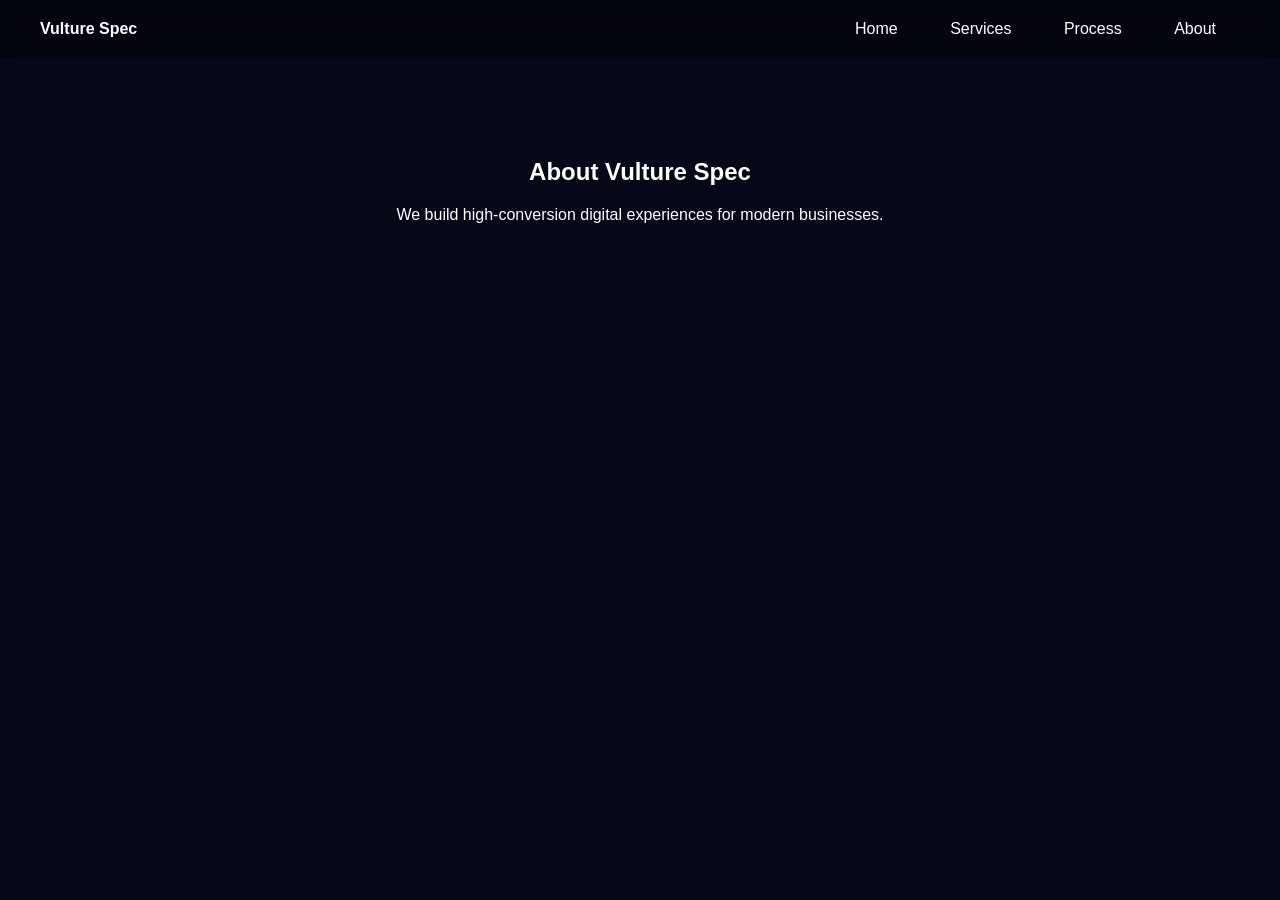
==== about.html @ 85829e54 "Add about.html for Vulture Spec website" ====
<!DOCTYPE html>
<html>
<head>
  <title>About - Vulture Spec</title>
  <link rel="stylesheet" href="style.css">
</head>
<body>

<div class="nav">
  <div><b>Vulture Spec</b></div>
  <div>
    <a href="index.html">Home</a>
    <a href="services.html">Services</a>
    <a href="process.html">Process</a>
    <a href="about.html">About</a>
  </div>
</div>

<div class="section">
  <h2>About Vulture Spec</h2>
  <p>We build high-conversion digital experiences for modern businesses.</p>
</div>

</body>
</html>
---- style.css ----
body {
  margin: 0;
  font-family: Arial, sans-serif;
  background: #050816;
  color: white;
  overflow-x: hidden;
}

a {
  color: white;
  text-decoration: none;
}

.nav {
  display: flex;
  justify-content: space-between;
  padding: 20px 40px;
  background: rgba(0,0,0,0.4);
  backdrop-filter: blur(10px);
  position: sticky;
  top: 0;
}

.nav a {
  margin: 0 10px;
  padding: 8px 14px;
  border-radius: 20px;
  transition: 0.3s;
}

.nav a:hover {
  background: white;
  color: black;
}

.hero {
  height: 90vh;
  display: flex;
  align-items: center;
  justify-content: center;
  text-align: center;
  flex-direction: column;
  background: radial-gradient(circle at top, #00d4ff33, transparent),
              radial-gradient(circle at bottom, #ff00ff22, transparent);
}

h1 {
  font-size: 50px;
  animation: float 4s ease-in-out infinite;
}

@keyframes float {
  0% { transform: translateY(0px); }
  50% { transform: translateY(-10px); }
  100% { transform: translateY(0px); }
}

.btn {
  padding: 12px 25px;
  background: white;
  color: black;
  border-radius: 30px;
  margin-top: 20px;
  display: inline-block;
  transition: 0.3s;
}

.btn:hover {
  transform: scale(1.1);
}

.section {
  padding: 80px 40px;
  text-align: center;
}

.card {
  background: rgba(255,255,255,0.05);
  padding: 20px;
  border-radius: 20px;
  margin: 20px;
  display: inline-block;
  width: 250px;
  transition: 0.3s;
}

.card:hover {
  transform: translateY(-10px);
}
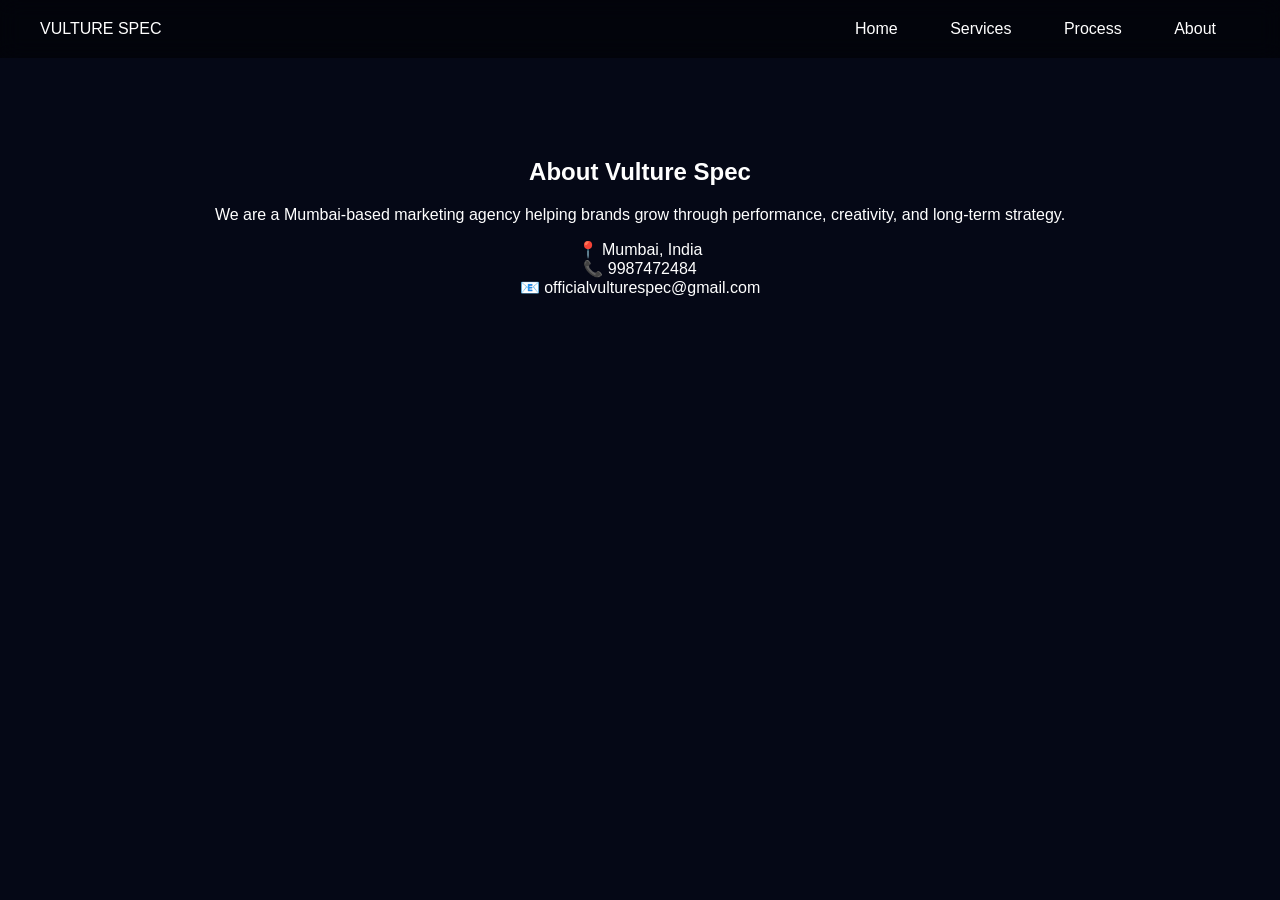
==== commit c957b542: "Revise About section with new content and styling Updated the About section with new content and imp" ====
--- a/about.html
+++ b/about.html
@@ -1,13 +1,14 @@
 <!DOCTYPE html>
 <html>
 <head>
+  <meta charset="UTF-8"/>
   <title>About - Vulture Spec</title>
-  <link rel="stylesheet" href="style.css">
+  <link rel="stylesheet" href="style.css"/>
 </head>
 <body>
 
 <div class="nav">
-  <div><b>Vulture Spec</b></div>
+  <div class="logo">VULTURE SPEC</div>
   <div>
     <a href="index.html">Home</a>
     <a href="services.html">Services</a>
@@ -16,10 +17,19 @@
   </div>
 </div>
 
-<div class="section">
-  <h2>About Vulture Spec</h2>
-  <p>We build high-conversion digital experiences for modern businesses.</p>
-</div>
+<section class="section">
+  <h1>About Vulture Spec</h1>
+  <p>
+    We are a Mumbai-based marketing agency helping brands grow through
+    performance, creativity, and long-term strategy.
+  </p>
+
+  <p>
+    📍 Mumbai, India<br/>
+    📞 9987472484<br/>
+    📧 officialvulturespec@gmail.com
+  </p>
+</section>
 
 </body>
 </html>
--- a/style.css
+++ b/style.css
@@ -1,21 +1,16 @@
 body {
   margin: 0;
-  font-family: Arial, sans-serif;
+  font-family: Arial;
   background: #050816;
   color: white;
-  overflow-x: hidden;
 }
 
-a {
-  color: white;
-  text-decoration: none;
-}
-
+/* NAV */
 .nav {
   display: flex;
   justify-content: space-between;
   padding: 20px 40px;
-  background: rgba(0,0,0,0.4);
+  background: rgba(0,0,0,0.5);
   backdrop-filter: blur(10px);
   position: sticky;
   top: 0;
@@ -23,9 +18,10 @@
 
 .nav a {
   margin: 0 10px;
+  color: white;
+  text-decoration: none;
   padding: 8px 14px;
   border-radius: 20px;
-  transition: 0.3s;
 }
 
 .nav a:hover {
@@ -33,35 +29,38 @@
   color: black;
 }
 
+/* HERO */
 .hero {
   height: 90vh;
   display: flex;
+  flex-direction: column;
   align-items: center;
   justify-content: center;
   text-align: center;
-  flex-direction: column;
-  background: radial-gradient(circle at top, #00d4ff33, transparent),
-              radial-gradient(circle at bottom, #ff00ff22, transparent);
+
+  background: radial-gradient(circle at top, #1aa7ff33, transparent),
+              radial-gradient(circle at bottom, #7b2ff733, transparent);
 }
 
-h1 {
+.hero h1 {
   font-size: 50px;
   animation: float 4s ease-in-out infinite;
 }
 
 @keyframes float {
-  0% { transform: translateY(0px); }
-  50% { transform: translateY(-10px); }
-  100% { transform: translateY(0px); }
+  0% { transform: translateY(0); }
+  50% { transform: translateY(-12px); }
+  100% { transform: translateY(0); }
 }
 
+/* BUTTON */
 .btn {
+  display: inline-block;
   padding: 12px 25px;
   background: white;
   color: black;
   border-radius: 30px;
-  margin-top: 20px;
-  display: inline-block;
+  margin: 10px;
   transition: 0.3s;
 }
 
@@ -69,18 +68,31 @@
   transform: scale(1.1);
 }
 
+.outline {
+  background: transparent;
+  border: 1px solid white;
+  color: white;
+}
+
+/* SECTIONS */
 .section {
   padding: 80px 40px;
   text-align: center;
 }
 
+/* CARDS */
+.grid {
+  display: flex;
+  flex-wrap: wrap;
+  justify-content: center;
+}
+
 .card {
   background: rgba(255,255,255,0.05);
   padding: 20px;
+  margin: 15px;
   border-radius: 20px;
-  margin: 20px;
-  display: inline-block;
-  width: 250px;
+  width: 220px;
   transition: 0.3s;
 }
 
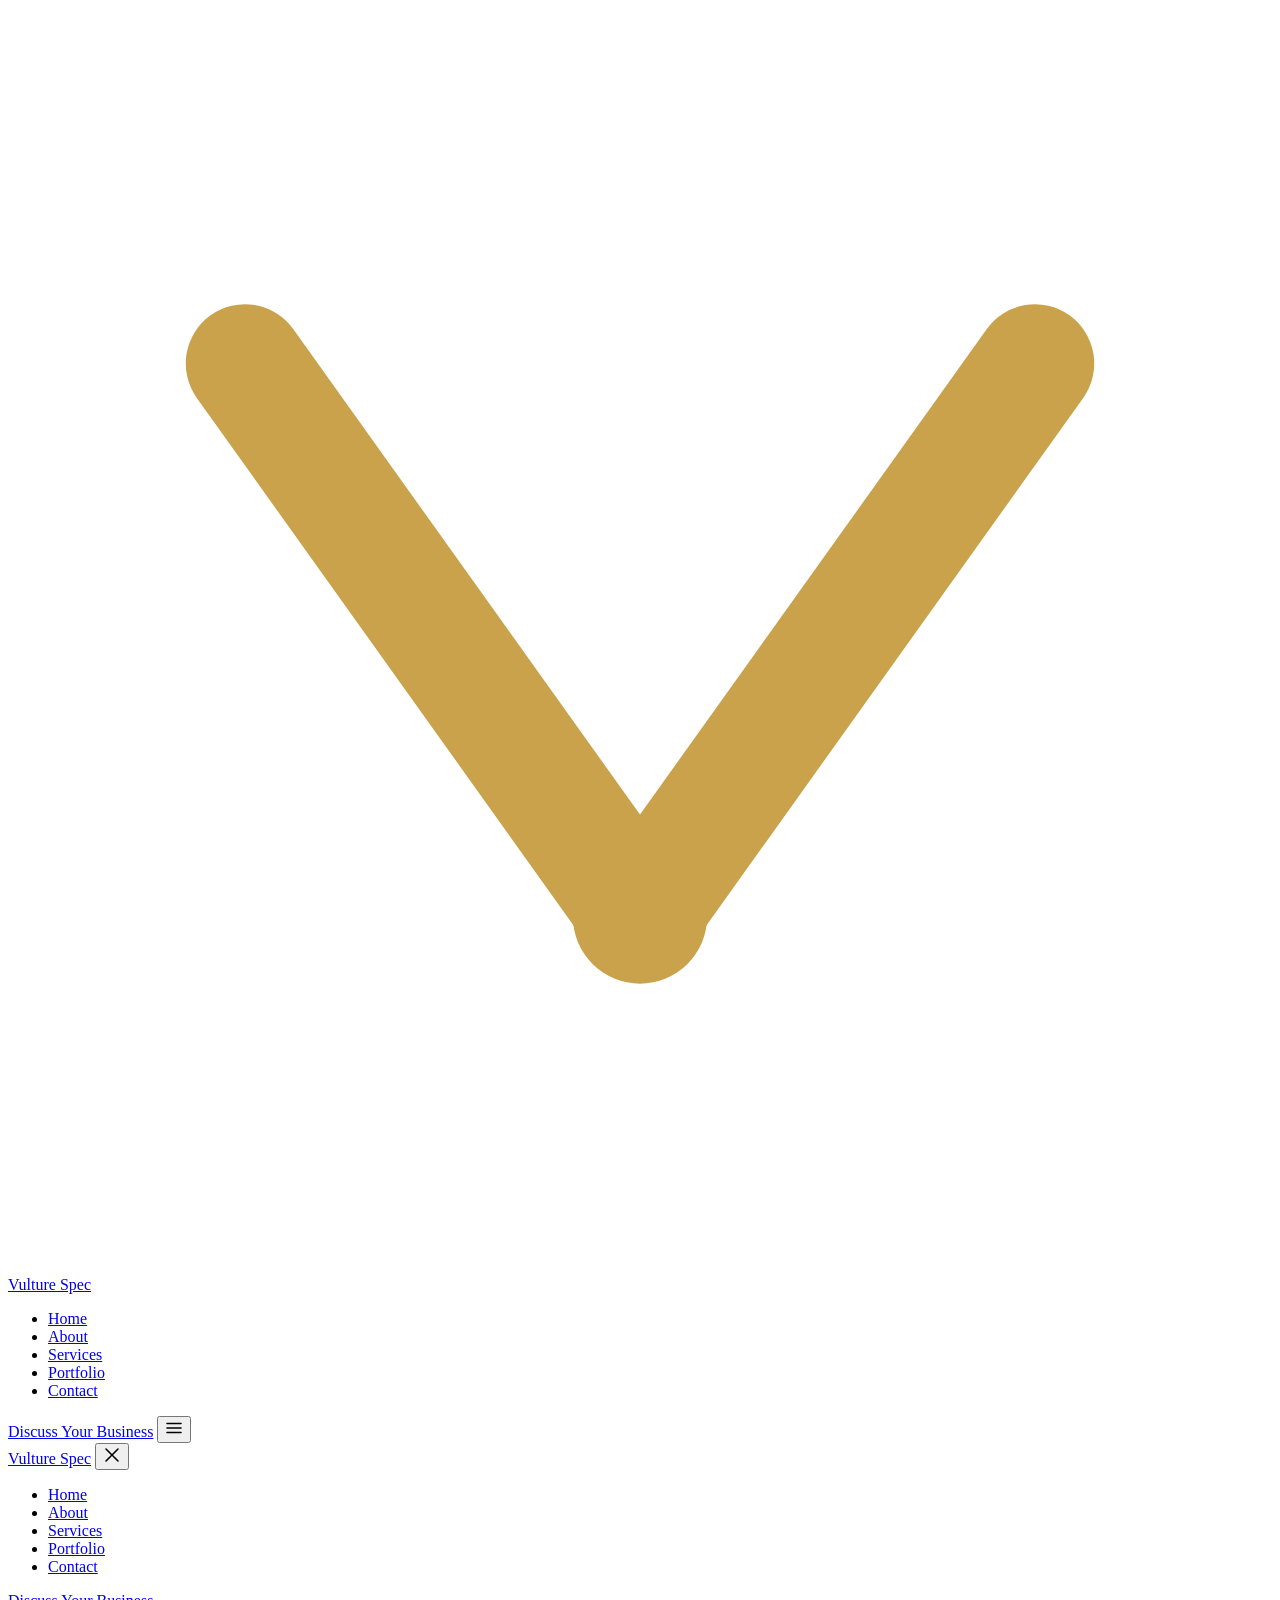
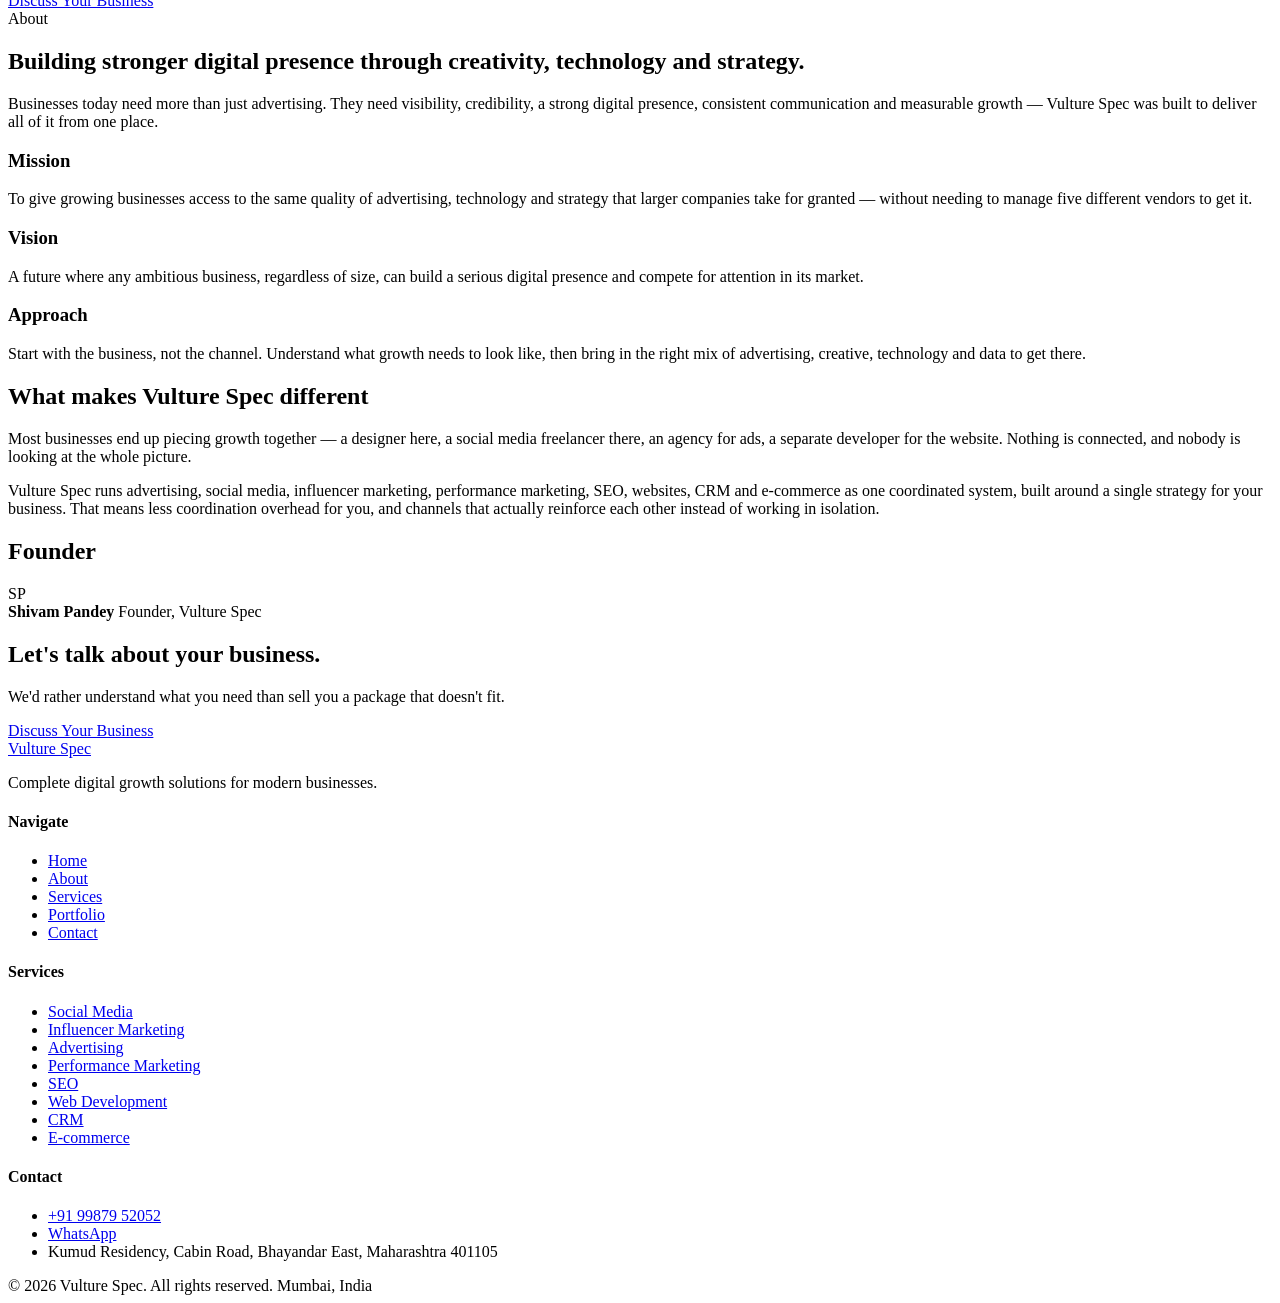
==== commit 7dc4e919: "Revamp about.html for improved SEO and layout Updated the structure and content of the about page to" ====
--- a/about.html
+++ b/about.html
@@ -1,35 +1,178 @@
 <!DOCTYPE html>
-<html>
+<html lang="en">
 <head>
-  <meta charset="UTF-8"/>
-  <title>About - Vulture Spec</title>
-  <link rel="stylesheet" href="style.css"/>
+<meta charset="UTF-8">
+<meta name="viewport" content="width=device-width, initial-scale=1.0">
+<title>About — Vulture Spec</title>
+<meta name="description" content="Vulture Spec builds stronger digital presence for modern businesses through creativity, technology and strategy.">
+<link rel="icon" type="image/svg+xml" href="assets/img/favicon.svg">
+<link rel="preconnect" href="https://fonts.googleapis.com">
+<link rel="preconnect" href="https://fonts.gstatic.com" crossorigin>
+<link href="https://fonts.googleapis.com/css2?family=Manrope:wght@500;700;800&family=Inter:wght@400;500;600&display=swap" rel="stylesheet">
+<link rel="stylesheet" href="assets/css/style.css">
 </head>
 <body>
 
-<div class="nav">
-  <div class="logo">VULTURE SPEC</div>
-  <div>
-    <a href="index.html">Home</a>
-    <a href="services.html">Services</a>
-    <a href="process.html">Process</a>
-    <a href="about.html">About</a>
+<header class="nav">
+  <div class="container nav-row">
+    <a href="index.html" class="brand">
+      <svg class="brand-mark" viewBox="0 0 32 32" fill="none" xmlns="http://www.w3.org/2000/svg" aria-hidden="true">
+        <path d="M6 9 L16 23 L26 9" stroke="#C9A24B" stroke-width="3" stroke-linecap="round" stroke-linejoin="round"/>
+        <circle cx="16" cy="23" r="1.7" fill="#C9A24B"/>
+      </svg>
+      Vulture Spec
+    </a>
+    <nav aria-label="Primary">
+      <ul class="nav-links">
+        <li><a href="index.html">Home</a></li>
+        <li><a href="about.html">About</a></li>
+        <li><a href="services.html">Services</a></li>
+        <li><a href="portfolio.html">Portfolio</a></li>
+        <li><a href="contact.html">Contact</a></li>
+      </ul>
+    </nav>
+    <div class="nav-right">
+      <a href="contact.html" class="btn btn-primary nav-cta">Discuss Your Business</a>
+      <button class="nav-toggle" aria-label="Open menu" aria-expanded="false">
+        <svg width="18" height="18" viewBox="0 0 18 18" fill="none"><path d="M2 4.5H16M2 9H16M2 13.5H16" stroke="currentColor" stroke-width="1.6" stroke-linecap="round"/></svg>
+      </button>
+    </div>
+  </div>
+</header>
+
+<div class="mobile-menu">
+  <div class="mobile-menu-head">
+    <a href="index.html" class="brand">Vulture Spec</a>
+    <button class="nav-toggle mobile-menu-close" aria-label="Close menu">
+      <svg width="18" height="18" viewBox="0 0 18 18" fill="none"><path d="M3 3L15 15M15 3L3 15" stroke="currentColor" stroke-width="1.6" stroke-linecap="round"/></svg>
+    </button>
+  </div>
+  <ul class="mobile-menu-links">
+    <li><a href="index.html">Home</a></li>
+    <li><a href="about.html">About</a></li>
+    <li><a href="services.html">Services</a></li>
+    <li><a href="portfolio.html">Portfolio</a></li>
+    <li><a href="contact.html">Contact</a></li>
+  </ul>
+  <div class="mobile-menu-foot">
+    <a href="contact.html" class="btn btn-primary">Discuss Your Business</a>
   </div>
 </div>
 
-<section class="section">
-  <h1>About Vulture Spec</h1>
-  <p>
-    We are a Mumbai-based marketing agency helping brands grow through
-    performance, creativity, and long-term strategy.
-  </p>
+<main id="main">
 
-  <p>
-    📍 Mumbai, India<br/>
-    📞 9987472484<br/>
-    📧 officialvulturespec@gmail.com
-  </p>
-</section>
+  <section class="page-head">
+    <div class="container">
+      <span class="page-head-tag">About</span>
+      <h1>Building stronger digital presence through creativity, technology and strategy.</h1>
+      <p class="lede">Businesses today need more than just advertising. They need visibility, credibility, a strong digital presence, consistent communication and measurable growth — Vulture Spec was built to deliver all of it from one place.</p>
+    </div>
+  </section>
 
+  <section class="section-tight section-border-top">
+    <div class="container about-cols" data-reveal>
+      <div class="card">
+        <h3>Mission</h3>
+        <p>To give growing businesses access to the same quality of advertising, technology and strategy that larger companies take for granted — without needing to manage five different vendors to get it.</p>
+      </div>
+      <div class="card">
+        <h3>Vision</h3>
+        <p>A future where any ambitious business, regardless of size, can build a serious digital presence and compete for attention in its market.</p>
+      </div>
+      <div class="card">
+        <h3>Approach</h3>
+        <p>Start with the business, not the channel. Understand what growth needs to look like, then bring in the right mix of advertising, creative, technology and data to get there.</p>
+      </div>
+    </div>
+  </section>
+
+  <section class="section section-border-top">
+    <div class="container">
+      <div class="section-head" data-reveal>
+        <h2>What makes Vulture Spec different</h2>
+      </div>
+      <div class="about-block" data-reveal>
+        <p>Most businesses end up piecing growth together — a designer here, a social media freelancer there, an agency for ads, a separate developer for the website. Nothing is connected, and nobody is looking at the whole picture.</p>
+        <p>Vulture Spec runs advertising, social media, influencer marketing, performance marketing, SEO, websites, CRM and e-commerce as one coordinated system, built around a single strategy for your business. That means less coordination overhead for you, and channels that actually reinforce each other instead of working in isolation.</p>
+      </div>
+    </div>
+  </section>
+
+  <section class="section section-border-top">
+    <div class="container">
+      <div class="section-head" data-reveal>
+        <h2>Founder</h2>
+      </div>
+      <div class="founder-card" data-reveal>
+        <div class="founder-avatar" aria-hidden="true">SP</div>
+        <div class="founder-meta">
+          <strong>Shivam Pandey</strong>
+          <span>Founder, Vulture Spec</span>
+        </div>
+      </div>
+    </div>
+  </section>
+
+  <section class="section section-border-top">
+    <div class="container">
+      <div class="cta-band" data-reveal>
+        <h2>Let's talk about your business.</h2>
+        <p class="lede">We'd rather understand what you need than sell you a package that doesn't fit.</p>
+        <div class="cta-band-ctas">
+          <a href="contact.html" class="btn btn-primary">Discuss Your Business</a>
+        </div>
+      </div>
+    </div>
+  </section>
+
+</main>
+
+<footer class="footer">
+  <div class="container">
+    <div class="footer-top">
+      <div class="footer-brand">
+        <a href="index.html" class="brand">Vulture Spec</a>
+        <p>Complete digital growth solutions for modern businesses.</p>
+      </div>
+      <div class="footer-col">
+        <h4>Navigate</h4>
+        <ul>
+          <li><a href="index.html">Home</a></li>
+          <li><a href="about.html">About</a></li>
+          <li><a href="services.html">Services</a></li>
+          <li><a href="portfolio.html">Portfolio</a></li>
+          <li><a href="contact.html">Contact</a></li>
+        </ul>
+      </div>
+      <div class="footer-col">
+        <h4>Services</h4>
+        <ul>
+          <li><a href="services.html">Social Media</a></li>
+          <li><a href="services.html">Influencer Marketing</a></li>
+          <li><a href="services.html">Advertising</a></li>
+          <li><a href="services.html">Performance Marketing</a></li>
+          <li><a href="services.html">SEO</a></li>
+          <li><a href="services.html">Web Development</a></li>
+          <li><a href="services.html">CRM</a></li>
+          <li><a href="services.html">E-commerce</a></li>
+        </ul>
+      </div>
+      <div class="footer-col">
+        <h4>Contact</h4>
+        <ul>
+          <li><a href="tel:+919987952052">+91 99879 52052</a></li>
+          <li><a href="https://wa.me/919987952052" target="_blank" rel="noopener">WhatsApp</a></li>
+          <li>Kumud Residency, Cabin Road, Bhayandar East, Maharashtra 401105</li>
+        </ul>
+      </div>
+    </div>
+    <div class="footer-bottom">
+      <span>© 2026 Vulture Spec. All rights reserved.</span>
+      <span>Mumbai, India</span>
+    </div>
+  </div>
+</footer>
+
+<script src="assets/js/main.js" defer></script>
 </body>
 </html>
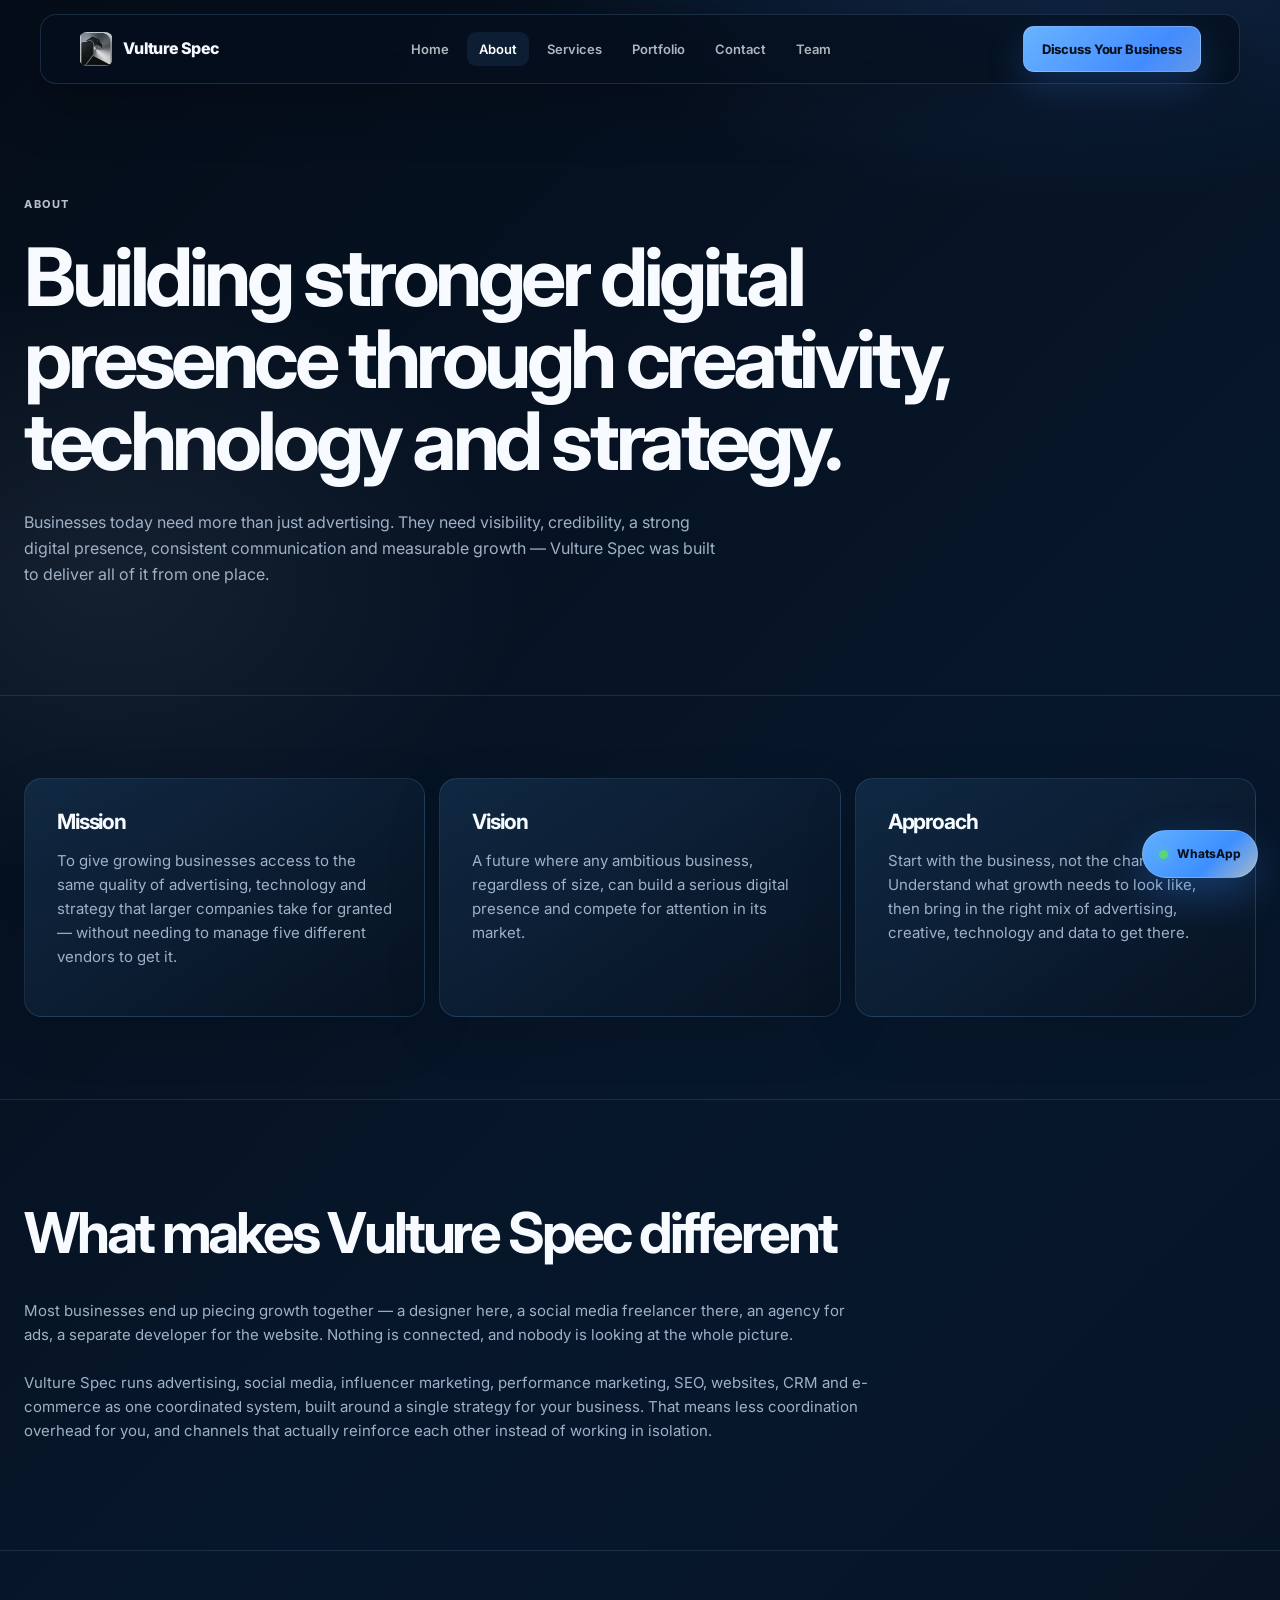
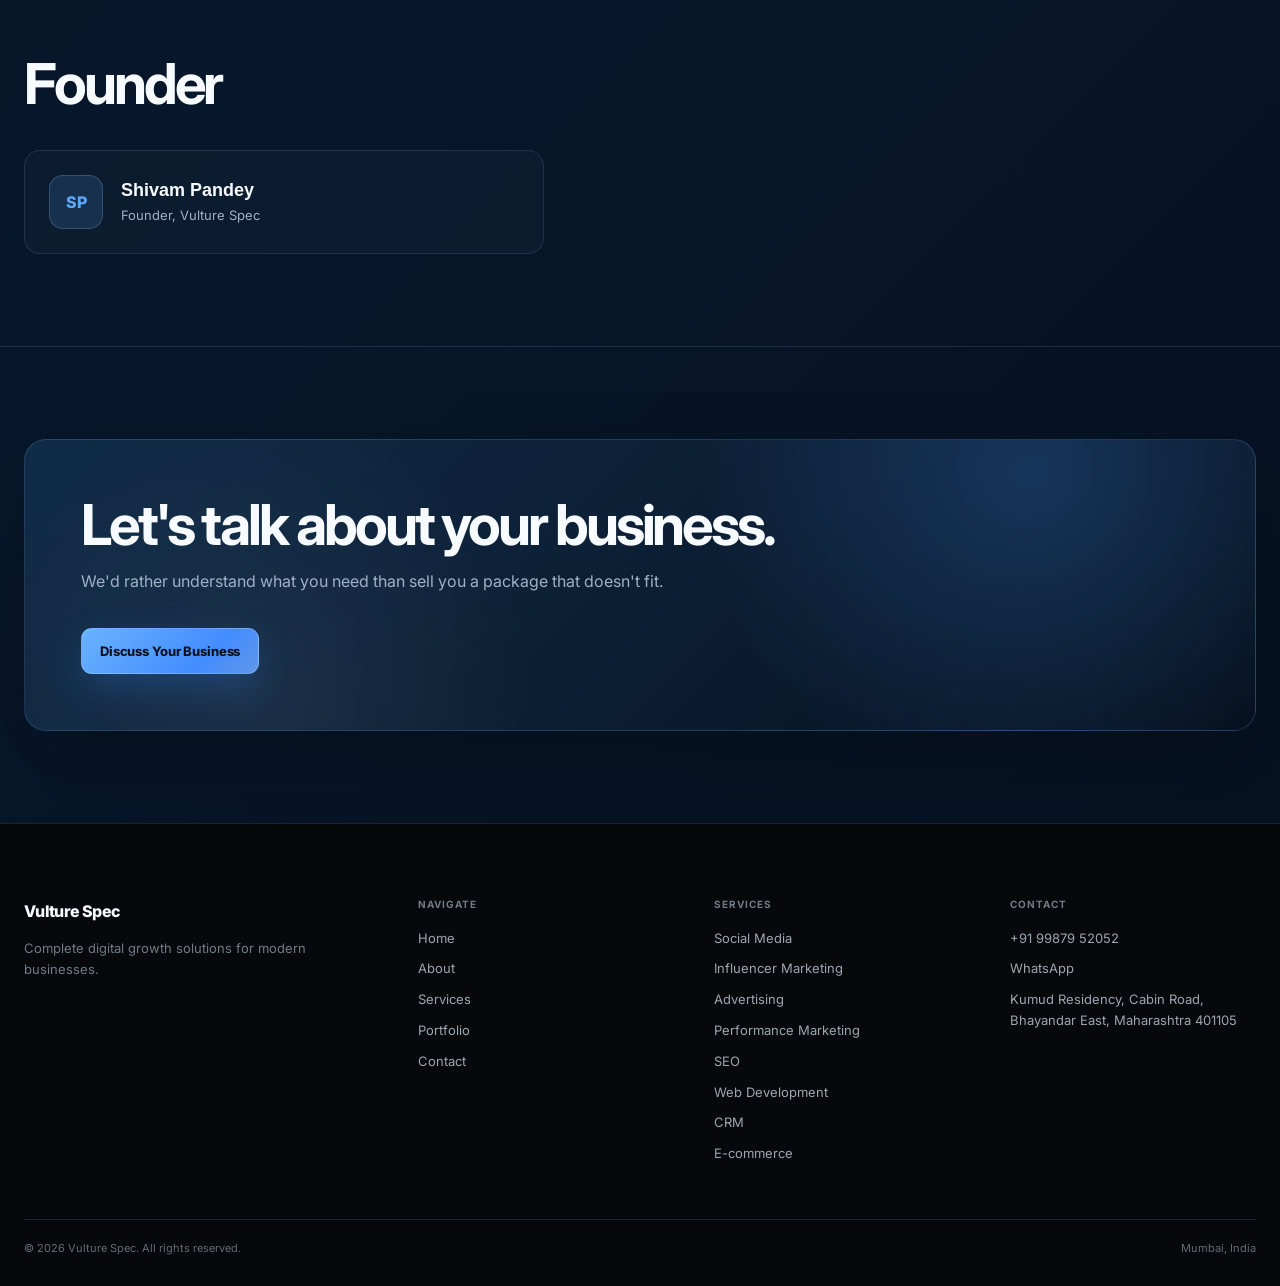
==== commit 91e61e2d: "Use official Vulture Spec logo across site favicon and social metadata" ====
--- a/about.html
+++ b/about.html
@@ -5,7 +5,9 @@
 <meta name="viewport" content="width=device-width, initial-scale=1.0">
 <title>About — Vulture Spec</title>
 <meta name="description" content="Vulture Spec builds stronger digital presence for modern businesses through creativity, technology and strategy.">
-<link rel="icon" type="image/svg+xml" href="assets/img/favicon.svg">
+<link rel="icon" type="image/svg+xml" href="/assets/img/favicon-v2.svg?v=20260919">
+<link rel="icon" type="image/webp" href="/assets/img/vulture-spec-logo.webp?v=20260919">
+<link rel="apple-touch-icon" href="/assets/img/vulture-spec-logo.webp?v=20260919">
 <link rel="preconnect" href="https://fonts.googleapis.com">
 <link rel="preconnect" href="https://fonts.gstatic.com" crossorigin>
 <link href="https://fonts.googleapis.com/css2?family=Manrope:wght@500;700;800&family=Inter:wght@400;500;600&display=swap" rel="stylesheet">
--- a/assets/css/style.css
+++ b/assets/css/style.css
@@ -0,0 +1 @@
+:root{--bg:#07090c;--panel:#0d1014;--panel-2:#11151a;--panel-3:#151a20;--text:#f7f8fa;--muted:#9aa3ad;--muted-2:#69737e;--line:rgba(255,255,255,.09);--line-strong:rgba(255,255,255,.16);--accent:#d5b15b;--accent-soft:rgba(213,177,91,.12);--max:1240px;--radius:18px;--ease:cubic-bezier(.22,1,.36,1)}*{box-sizing:border-box}html{scroll-behavior:smooth;background:var(--bg)}body{margin:0;background:radial-gradient(900px 500px at 75% -10%,rgba(213,177,91,.09),transparent 60%),radial-gradient(700px 500px at 5% 25%,rgba(255,255,255,.035),transparent 60%),var(--bg);color:var(--text);font-family:Inter,ui-sans-serif,system-ui,-apple-system,BlinkMacSystemFont,"Segoe UI",sans-serif;line-height:1.6;-webkit-font-smoothing:antialiased;overflow-x:hidden}body:before{content:"";position:fixed;inset:0;pointer-events:none;opacity:.55;background-image:linear-gradient(rgba(255,255,255,.018) 1px,transparent 1px),linear-gradient(90deg,rgba(255,255,255,.018) 1px,transparent 1px);background-size:72px 72px;mask-image:linear-gradient(to bottom,black,transparent 72%);z-index:-1}.container{width:min(calc(100% - 48px),var(--max));margin:auto}.nav{position:fixed;top:14px;left:50%;transform:translateX(-50%);width:min(calc(100% - 32px),1200px);z-index:1000;background:rgba(10,13,17,.72);border:1px solid rgba(255,255,255,.09);border-radius:16px;backdrop-filter:blur(22px);box-shadow:0 14px 50px rgba(0,0,0,.24);transition:.35s var(--ease)}.nav.scrolled{background:rgba(10,13,17,.92);box-shadow:0 18px 55px rgba(0,0,0,.38)}.nav-row{min-height:68px;display:flex;align-items:center;justify-content:space-between;gap:24px;padding:0 14px}.brand{display:inline-flex;align-items:center;gap:10px;color:var(--text);text-decoration:none;font-weight:800;letter-spacing:-.04em;font-size:16px;white-space:nowrap}.brand-mark{width:30px;height:30px;display:block;background:url('../img/favicon.svg') center/contain no-repeat}.brand-mark path,.brand-mark circle{display:none}.nav-links{display:flex;align-items:center;gap:6px;list-style:none;margin:0;padding:0}.nav-links a,.mobile-menu-links a{color:#aeb6c0;text-decoration:none;font-size:13px;font-weight:600;transition:.25s}.nav-links a{padding:9px 12px;border-radius:9px}.nav-links a:hover,.nav-links a.active{color:#fff;background:rgba(255,255,255,.055)}.nav-right{display:flex;align-items:center;gap:10px}.btn{display:inline-flex;align-items:center;justify-content:center;gap:9px;min-height:46px;padding:0 18px;border:1px solid var(--line-strong);border-radius:11px;text-decoration:none;font-size:13px;font-weight:750;letter-spacing:-.01em;transition:transform .25s var(--ease),background .25s,border-color .25s,box-shadow .25s}.btn:hover{transform:translateY(-2px)}.btn-primary{background:#f4f5f7;color:#080a0d;border-color:#f4f5f7;box-shadow:0 12px 30px rgba(0,0,0,.24)}.btn-primary:hover{background:#fff;box-shadow:0 16px 38px rgba(0,0,0,.35)}.btn-secondary,.btn-ghost{background:rgba(255,255,255,.025);color:var(--text)}.btn-secondary:hover,.btn-ghost:hover{background:rgba(255,255,255,.07);border-color:rgba(255,255,255,.25)}.nav-toggle{display:none;background:rgba(255,255,255,.03);color:#fff;border:1px solid var(--line);width:42px;height:42px;border-radius:10px;align-items:center;justify-content:center;cursor:pointer}.mobile-menu{display:none}.hero{padding:190px 0 110px}.hero-grid{display:grid;grid-template-columns:minmax(0,1.05fr) minmax(420px,.95fr);gap:70px;align-items:center}.hero-eyebrow,.page-head-tag,.section-head-tag{display:inline-flex;align-items:center;gap:9px;color:#b9c0c8;font-size:11px;font-weight:750;text-transform:uppercase;letter-spacing:.14em}.dot{width:6px;height:6px;border-radius:50%;background:var(--accent);box-shadow:0 0 0 5px var(--accent-soft)}h1,h2,h3,h4{font-family:Manrope,Inter,sans-serif;letter-spacing:-.055em;line-height:1.02;margin:0}h1{font-size:clamp(50px,6.3vw,88px);max-width:850px;margin-top:20px}h2{font-size:clamp(36px,4.4vw,60px)}h3{font-size:21px}h4{font-size:14px;letter-spacing:-.02em}.lede{color:var(--muted);font-size:16px;max-width:700px}.hero .lede{font-size:18px;line-height:1.65;max-width:670px;margin:28px 0 0}.hero-ctas,.cta-band-ctas{display:flex;gap:12px;margin-top:34px;flex-wrap:wrap}.hero-visual{position:relative}.hero-visual:before{content:"";position:absolute;inset:10% 5%;background:rgba(213,177,91,.10);filter:blur(80px);z-index:-1}.hero-visual svg{display:block;width:100%;height:auto;border:1px solid var(--line-strong);border-radius:22px;background:#0b0e12;box-shadow:0 30px 90px rgba(0,0,0,.32)}.strip{padding:28px 0 64px}.strip-line{font-family:Manrope,sans-serif;font-size:18px;font-weight:750;letter-spacing:-.03em;margin:0 0 20px}.strip-tags{display:flex;flex-wrap:wrap;gap:8px}.strip-tag{padding:9px 12px;border:1px solid var(--line);border-radius:999px;color:#aeb6bf;font-size:11px;background:rgba(255,255,255,.025)}.section{padding:125px 0}.section-tight{padding:82px 0}.section-border-top{border-top:1px solid var(--line)}.section-head{max-width:850px;margin-bottom:54px}.section-head h2{margin-top:12px}.section-head .lede{margin-top:18px}.principles{display:grid;grid-template-columns:repeat(3,1fr);border:1px solid var(--line);border-radius:20px;overflow:hidden;background:rgba(255,255,255,.012)}.principle{padding:34px;min-height:245px;border-right:1px solid var(--line);border-bottom:1px solid var(--line);transition:.35s var(--ease)}.principle:nth-child(3n){border-right:0}.principle:nth-last-child(-n+3){border-bottom:0}.principle:hover{background:linear-gradient(145deg,rgba(255,255,255,.055),rgba(255,255,255,.012));transform:translateY(-1px)}.principle-num,.service-group-index{font:750 11px/1 Inter,sans-serif;color:var(--accent);letter-spacing:.13em}.principle h3{margin:38px 0 13px}.principle p{color:var(--muted);font-size:14px;max-width:340px}.stages{display:grid;grid-template-columns:repeat(7,1fr);border:1px solid var(--line-strong);border-radius:18px;overflow:hidden;background:rgba(255,255,255,.018)}.stage{appearance:none;background:transparent;color:inherit;border:0;border-right:1px solid var(--line);padding:23px 13px;text-align:left;cursor:pointer;min-height:112px;transition:.3s var(--ease)}.stage:last-child{border-right:0}.stage:hover,.stage.active{background:linear-gradient(145deg,rgba(213,177,91,.14),rgba(213,177,91,.04))}.stage-index{display:block;color:#68727d;font:750 10px/1 Inter,sans-serif;margin-bottom:18px}.stage-name{font:750 13px/1.2 Manrope,sans-serif}.stage-detail{margin-top:14px;min-height:92px;padding:24px;border:1px solid var(--line);border-radius:15px;background:linear-gradient(135deg,rgba(255,255,255,.045),rgba(255,255,255,.012));color:var(--muted);box-shadow:0 15px 45px rgba(0,0,0,.14)}.stage-detail strong{display:block;color:#fff;font:750 16px Manrope,sans-serif;margin-bottom:8px}.stage-detail p{margin:0;max-width:760px}.ecosystem{position:relative;max-width:800px;margin:auto;padding:20px}.ecosystem svg{width:100%;display:block}.page-head{padding:190px 0 92px}.page-head h1{max-width:950px;margin-top:20px}.page-head .lede{margin-top:28px}.card{border:1px solid var(--line);background:linear-gradient(145deg,rgba(255,255,255,.045),rgba(255,255,255,.012));border-radius:18px;padding:32px;box-shadow:0 18px 55px rgba(0,0,0,.12)}.about-cols{display:grid;grid-template-columns:repeat(3,1fr);gap:14px}.about-cols .card{min-height:225px}.card h3{margin-bottom:16px}.card p,.about-block p{color:var(--muted);font-size:15px}.about-block{max-width:850px}.about-block p+p{margin-top:24px}.founder-card{display:flex;align-items:center;gap:18px;padding:24px;border:1px solid var(--line);border-radius:16px;background:rgba(255,255,255,.025);max-width:520px}.founder-avatar{width:54px;height:54px;border-radius:14px;border:1px solid var(--line-strong);display:grid;place-items:center;font-weight:800;color:var(--accent);background:var(--accent-soft)}.founder-meta{display:grid;gap:4px}.founder-meta strong{font:750 18px Manrope,sans-serif}.founder-meta span{color:var(--muted);font-size:13px}.cta-band{border:1px solid var(--line-strong);border-radius:22px;padding:56px;background:radial-gradient(circle at 85% 20%,rgba(213,177,91,.13),transparent 30%),linear-gradient(135deg,rgba(255,255,255,.055),rgba(255,255,255,.012));box-shadow:0 30px 80px rgba(0,0,0,.2)}.cta-band .lede{margin-top:15px}.service-groups{border-top:1px solid var(--line)}.service-group{border-bottom:1px solid var(--line)}.service-group-head{width:100%;display:grid;grid-template-columns:70px 1fr 30px;gap:20px;align-items:center;text-align:left;padding:28px 0;background:none;border:0;color:inherit;cursor:pointer}.service-group-title h3{margin-bottom:6px}.service-group-title p{margin:0;color:#7e8994;font-size:13px}.service-group-chevron{transition:.3s}.service-group[data-open="true"] .service-group-chevron{transform:rotate(45deg);color:var(--accent)}.service-group-body{display:grid;grid-template-rows:0fr;transition:grid-template-rows .45s var(--ease)}.service-group[data-open="true"] .service-group-body{grid-template-rows:1fr}.service-group-body-inner{overflow:hidden}.service-items{display:grid;grid-template-columns:repeat(2,1fr);gap:1px;border:1px solid var(--line);margin:0 0 24px;background:var(--line);border-radius:15px;overflow:hidden}.service-item{background:#0d1115;padding:28px}.service-item h4{font-size:17px}.service-item p{margin:9px 0 0;color:var(--muted);font-size:13px}.workflow{display:grid;grid-template-columns:repeat(5,1fr);border:1px solid var(--line);border-radius:15px;overflow:hidden;background:var(--line)}.workflow-step{padding:26px;background:#0d1115;border-right:1px solid var(--line);min-height:128px;color:var(--muted);font-size:12px}.workflow-step:last-child{border-right:0}.workflow-step strong{display:block;color:var(--text);font:750 16px Manrope,sans-serif;margin-bottom:10px}.ooh-panel{margin-top:50px;padding:44px;border:1px solid var(--line-strong);border-radius:22px;background:radial-gradient(circle at 90% 10%,rgba(213,177,91,.12),transparent 32%),rgba(255,255,255,.02)}.ooh-grid{display:grid;grid-template-columns:1.1fr .9fr;gap:40px}.ooh-list{display:grid;grid-template-columns:repeat(2,1fr);gap:8px;margin-top:24px}.ooh-list span{border:1px solid var(--line);padding:10px 12px;border-radius:9px;color:#b3bbc4;font-size:12px;background:rgba(255,255,255,.018)}.portfolio-grid{display:grid;grid-template-columns:repeat(2,1fr);gap:16px}.portfolio-card{min-height:330px;border:1px solid var(--line);border-radius:20px;padding:32px;background:linear-gradient(145deg,rgba(255,255,255,.045),rgba(255,255,255,.008));display:flex;flex-direction:column;justify-content:space-between;transition:.35s var(--ease)}.portfolio-card:hover{transform:translateY(-5px);border-color:var(--line-strong);box-shadow:0 25px 65px rgba(0,0,0,.22)}.portfolio-card .tag{color:var(--accent);font-size:10px;text-transform:uppercase;letter-spacing:.14em}.portfolio-card p{color:var(--muted);max-width:500px}.portfolio-empty{grid-column:1/-1;text-align:center;padding:100px 30px;border:1px dashed var(--line-strong);border-radius:20px;background:rgba(255,255,255,.012)}.filters{display:flex;flex-wrap:wrap;gap:8px;margin-bottom:26px}.filter{border:1px solid var(--line);background:rgba(255,255,255,.02);color:#9fa8b2;border-radius:999px;padding:10px 15px;font-size:12px;cursor:pointer;transition:.2s}.filter.active,.filter:hover{background:#f4f5f7;color:#080a0d;border-color:#f4f5f7}.contact-grid{display:grid;grid-template-columns:.82fr 1.18fr;gap:60px;align-items:start}.contact-info,.contact-info-card{border-top:1px solid var(--line)}.contact-info-card{padding:22px 0;border-bottom:1px solid var(--line)}.contact-info-card h4{color:#7d8791;text-transform:uppercase;letter-spacing:.1em;font-size:10px;margin:0 0 9px}.contact-info-card>a,.contact-info-card address,.contact-info-card .sub{color:var(--text);text-decoration:none;font-size:14px;font-style:normal}.contact-info-card .sub{display:block;margin-top:5px;color:var(--muted)}.contact-info-card .sub a{color:var(--muted);text-decoration:none}.map-frame{margin-top:16px;height:230px;border:1px solid var(--line);border-radius:18px;overflow:hidden;background:#0b0e12}.map-frame iframe{display:block}.contact-grid>form,.contact-form{border:1px solid var(--line-strong);border-radius:22px;padding:34px;background:linear-gradient(145deg,rgba(255,255,255,.05),rgba(255,255,255,.012));box-shadow:0 25px 75px rgba(0,0,0,.2)}.form-row,.form-grid{display:grid;grid-template-columns:1fr 1fr;gap:16px}.form-field,.field{display:grid;gap:8px;margin-bottom:17px}.form-field label,.field label{font-size:11px;color:#a6afb8;font-weight:700}.form-field input,.form-field select,.form-field textarea,.field input,.field select,.field textarea{width:100%;background:#090c10;color:#f4f5f7;border:1px solid var(--line);border-radius:11px;padding:14px 14px;font:inherit;font-size:14px;outline:none;transition:.2s;appearance:auto}.form-field textarea,.field textarea{min-height:145px;resize:vertical}.form-field input::placeholder,.form-field textarea::placeholder{color:#59636e}.form-field input:focus,.form-field select:focus,.form-field textarea:focus,.field input:focus,.field select:focus,.field textarea:focus{border-color:rgba(213,177,91,.72);box-shadow:0 0 0 4px rgba(213,177,91,.08)}.form-status{color:var(--accent);font-size:12px;min-height:18px;margin:12px 0 0}.contact-grid>form>.btn{width:100%;min-height:52px}.footer{border-top:1px solid var(--line);padding:75px 0 28px;background:#06080b}.footer-top{display:grid;grid-template-columns:1.4fr repeat(3,1fr);gap:50px}.footer-brand p{max-width:290px;color:#717b85;font-size:13px}.footer-col h4{font-size:10px;letter-spacing:.1em;text-transform:uppercase;color:#717b85;margin-bottom:18px}.footer-col ul{list-style:none;margin:0;padding:0;display:grid;gap:10px}.footer-col li,.footer-col a{color:#9da6af;text-decoration:none;font-size:13px}.footer-col a:hover{color:#fff}.footer-bottom{margin-top:55px;padding-top:20px;border-top:1px solid var(--line);display:flex;justify-content:space-between;color:#626c76;font-size:11px}.whatsapp-float{position:fixed;right:22px;bottom:22px;z-index:950;display:inline-flex;align-items:center;gap:9px;min-height:48px;padding:0 16px;border:1px solid rgba(255,255,255,.15);border-radius:999px;background:rgba(14,18,22,.9);color:#f5f6f7;text-decoration:none;font-size:12px;font-weight:750;backdrop-filter:blur(18px);box-shadow:0 18px 50px rgba(0,0,0,.35);transition:.25s var(--ease)}.whatsapp-float:hover{transform:translateY(-3px);border-color:rgba(255,255,255,.28)}.whatsapp-float span{width:9px;height:9px;border-radius:50%;background:#59d47b;box-shadow:0 0 0 5px rgba(89,212,123,.1)}.reveal,.stage-detail{opacity:1}.js .reveal{opacity:0;transform:translateY(18px);transition:opacity .7s var(--ease),transform .7s var(--ease)}.js .reveal.is-visible{opacity:1;transform:none}@media(max-width:980px){.nav{top:10px}.nav-links{display:none}.nav-cta{display:none}.nav-toggle{display:flex}.hero-grid,.contact-grid,.ooh-grid{grid-template-columns:1fr}.hero{padding-top:145px}.hero-visual{max-width:820px}.principles{grid-template-columns:repeat(2,1fr)}.principle:nth-child(3n){border-right:1px solid var(--line)}.principle:nth-child(2n){border-right:0}.principle:nth-last-child(-n+3){border-bottom:1px solid var(--line)}.principle:nth-last-child(-n+2){border-bottom:0}.stages{grid-template-columns:repeat(4,1fr)}.stage:nth-child(4){border-right:0}.workflow{grid-template-columns:1fr 1fr}.workflow-step:nth-child(2),.workflow-step:nth-child(4){border-right:0}.footer-top{grid-template-columns:1fr 1fr}.mobile-menu{position:fixed;inset:0;background:rgba(7,9,12,.98);z-index:1100;padding:22px 24px;flex-direction:column}.mobile-menu.open{display:flex}.mobile-menu-head{display:flex;justify-content:space-between;align-items:center}.mobile-menu-links{list-style:none;padding:50px 0 20px;margin:0;display:grid;gap:10px}.mobile-menu-links a{display:block;font:750 30px Manrope,sans-serif;color:#eee;padding:12px 0}.mobile-menu-foot{margin-top:auto;padding-bottom:20px}.mobile-menu-foot .btn{width:100%}}@media(max-width:680px){.container{width:min(calc(100% - 32px),var(--max))}.nav{width:calc(100% - 20px)}.nav-row{min-height:62px}.brand{font-size:15px}.brand-mark{width:27px;height:27px}.hero{padding:122px 0 72px}.page-head{padding:125px 0 65px}h1{font-size:clamp(43px,12vw,61px)}h2{font-size:36px}.section{padding:85px 0}.section-tight{padding:62px 0}.principles,.about-cols,.portfolio-grid,.service-items,.form-row,.form-grid{grid-template-columns:1fr}.principle,.principle:nth-last-child(-n+2){border-bottom:1px solid var(--line)}.principle:last-child{border-bottom:0}.principle,.principle:nth-child(2n),.principle:nth-child(3n){border-right:0}.stages{grid-template-columns:1fr 1fr}.stage{border-right:1px solid var(--line);border-bottom:1px solid var(--line)}.stage:nth-child(2n){border-right:0}.stage:last-child{grid-column:1/-1;border-right:0}.workflow{grid-template-columns:1fr}.workflow-step{border-right:0!important;border-bottom:1px solid var(--line)}.workflow-step:last-child{border-bottom:0}.footer-top{grid-template-columns:1fr 1fr;gap:35px 24px}.footer-brand{grid-column:1/-1}.footer-bottom{display:grid;gap:8px}.ooh-list{grid-template-columns:1fr}.contact-grid>form,.contact-form{padding:22px}.hero-ctas .btn,.cta-band-ctas .btn{width:100%}.cta-band{padding:32px}.service-group-head{grid-template-columns:42px 1fr 24px}.service-group-index{font-size:10px}.whatsapp-float{right:16px;bottom:16px;min-height:46px;padding:0 14px}.contact-grid{gap:42px}}@media(prefers-reduced-motion:reduce){html{scroll-behavior:auto}*,*:before,*:after{animation-duration:.01ms!important;animation-iteration-count:1!important;transition-duration:.01ms!important}.js .reveal{opacity:1;transform:none}}
